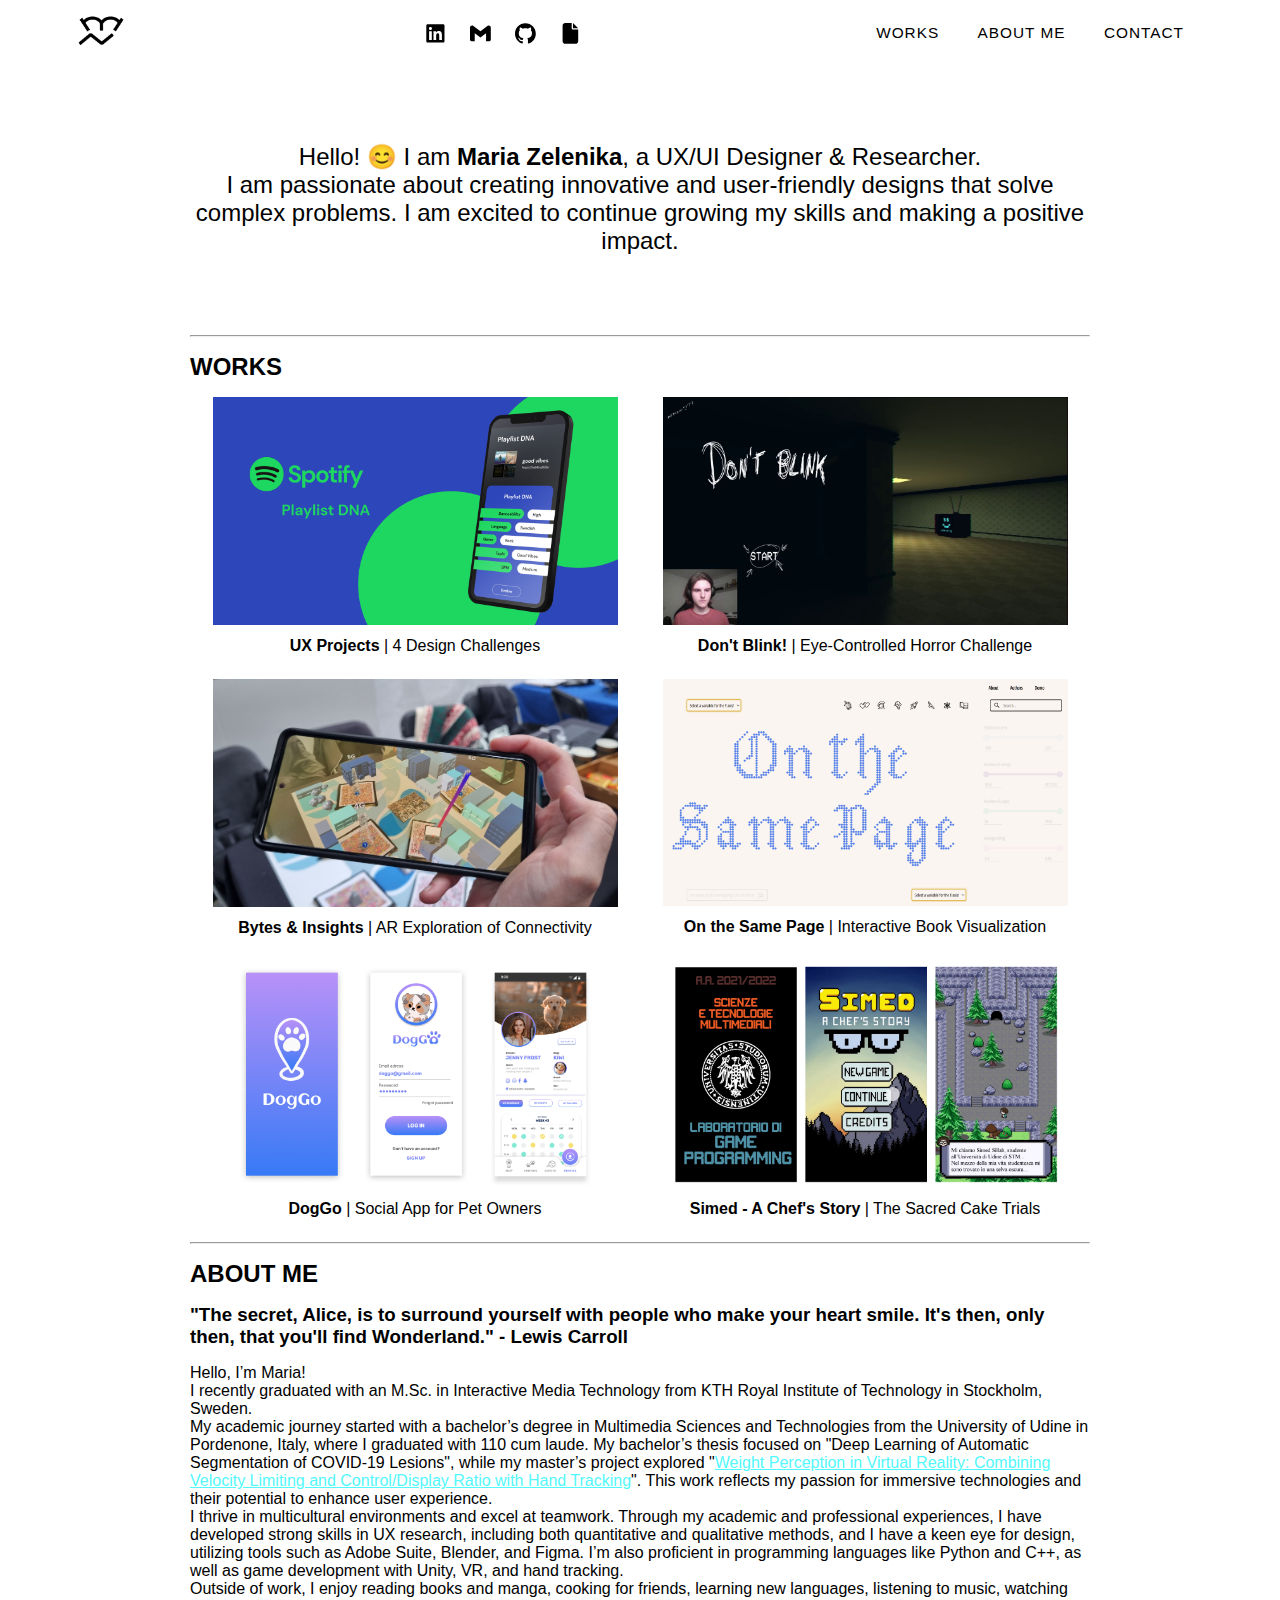
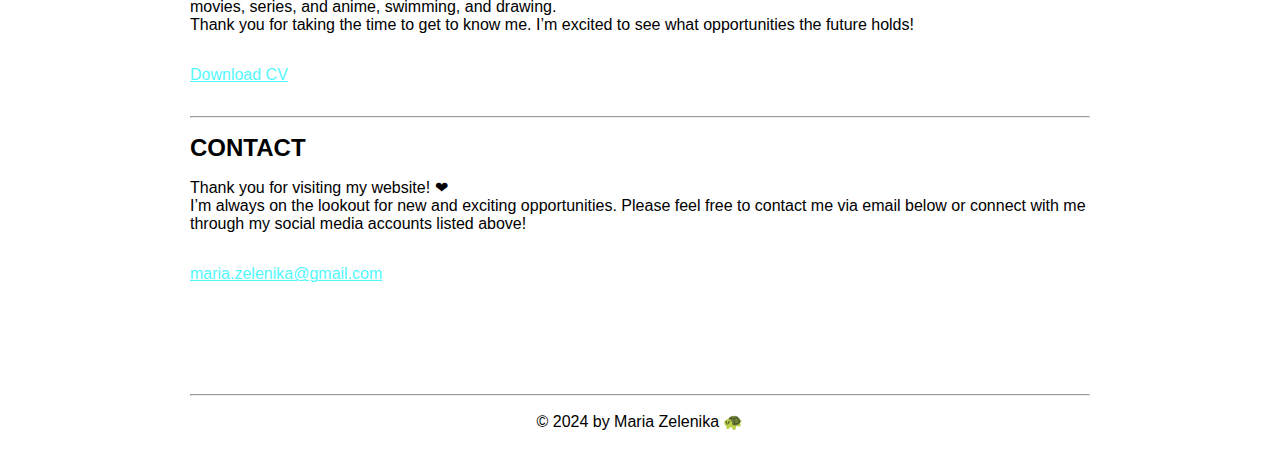
==== index.html @ f2fad4c8 "Uploading the base" ====
﻿<!DOCTYPE html>

<html lang="en" xmlns="http://www.w3.org/1999/xhtml">
<head>
    <meta charset="utf-8" />
    <meta name="viewport" content="width=device-width, initial-scale=1.0">

    <link rel="stylesheet" href="style.css">

    <title>Maria's UX portfolio</title>
</head>
<body>
    <input type="checkbox" id="check">
    <header>
        <div class="navbar">
            <div class="logo">
                <a href="#">
                    <img src="img/logo.png" alt="Maria's logo">
                </a>
            </div>

            <div class="wrapper-social">
                <a href="https://linkedin.com/in/maria-zelenika" target="_blank">
                    <svg role="img" viewBox="0 0 448 512">
                        <title>LinkedIn logo</title>
                        <path d="M416 32H31.9C14.3 32 0 46.5 0 64.3v383.4C0 465.5 14.3 480 31.9 480H416c17.6 0 32-14.5 32-32.3V64.3c0-17.8-14.4-32.3-32-32.3zM135.4 416H69V202.2h66.5V416zm-33.2-243c-21.3 0-38.5-17.3-38.5-38.5S80.9 96 102.2 96c21.2 0 38.5 17.3 38.5 38.5 0 21.3-17.2 38.5-38.5 38.5zm282.1 243h-66.4V312c0-24.8-.5-56.7-34.5-56.7-34.6 0-39.9 27-39.9 54.9V416h-66.4V202.2h63.7v29.2h.9c8.9-16.8 30.6-34.5 62.9-34.5 67.2 0 79.7 44.3 79.7 101.9V416z"></path>
                    </svg>
                </a>
                <a href="mailto:maria.zelenika@gmail.com">
                    <svg role="img" viewBox="0 0 24 24">
                        <title>Gmail logo</title>
                        <path d="M24 5.457v13.909c0 .904-.732 1.636-1.636 1.636h-3.819V11.73L12 16.64l-6.545-4.91v9.273H1.636A1.636 1.636 0 0 1 0 19.366V5.457c0-2.023 2.309-3.178 3.927-1.964L5.455 4.64 12 9.548l6.545-4.91 1.528-1.145C21.69 2.28 24 3.434 24 5.457z"></path>
                    </svg>
                </a>
                <a href="https://github.com/mariazelenika" target="_blank">
                    <svg role="img" viewBox="0 0 24 24">
                        <title>GitHub logo</title>

                        <path d="M12 .297c-6.63 0-12 5.373-12 12 0 5.303 3.438 9.8 8.205 11.385.6.113.82-.258.82-.577 0-.285-.01-1.04-.015-2.04-3.338.724-4.042-1.61-4.042-1.61C4.422 18.07 3.633 17.7 3.633 17.7c-1.087-.744.084-.729.084-.729 1.205.084 1.838 1.236 1.838 1.236 1.07 1.835 2.809 1.305 3.495.998.108-.776.417-1.305.76-1.605-2.665-.3-5.466-1.332-5.466-5.93 0-1.31.465-2.38 1.235-3.22-.135-.303-.54-1.523.105-3.176 0 0 1.005-.322 3.3 1.23.96-.267 1.98-.399 3-.405 1.02.006 2.04.138 3 .405 2.28-1.552 3.285-1.23 3.285-1.23.645 1.653.24 2.873.12 3.176.765.84 1.23 1.91 1.23 3.22 0 4.61-2.805 5.625-5.475 5.92.42.36.81 1.096.81 2.22 0 1.606-.015 2.896-.015 3.286 0 .315.21.69.825.57C20.565 22.092 24 17.592 24 12.297c0-6.627-5.373-12-12-12"></path>
                    </svg>
                </a>
                <a href="img/CV.pdf" download="Maria_Zelenika_CV">
                    <svg role="img" viewBox="0 0 384 512">
                        <title>CV logo</title>
                        <path d="M0 64C0 28.7 28.7 0 64 0H224V128c0 17.7 14.3 32 32 32H384V448c0 35.3-28.7 64-64 64H64c-35.3 0-64-28.7-64-64V64zm384 64H256V0L384 128z"></path>
                    </svg>
                </a>
            </div>

            <ol class="menuitems">
                <li><a href="#works">Works</a></li>
                <li><a href="#about">About me</a></li>
                <li><a href="#contact">Contact</a></li>
            </ol>

            <label for="check" class="bars">
                <svg role="img" viewBox="0 0 448 512">
                    <title>Bar logo</title>
                    <path d="M0 96C0 78.3 14.3 64 32 64H416c17.7 0 32 14.3 32 32s-14.3 32-32 32H32C14.3 128 0 113.7 0 96zM0 256c0-17.7 14.3-32 32-32H416c17.7 0 32 14.3 32 32s-14.3 32-32 32H32c-17.7 0-32-14.3-32-32zM448 416c0 17.7-14.3 32-32 32H32c-17.7 0-32-14.3-32-32s14.3-32 32-32H416c17.7 0 32 14.3 32 32z"></path>
                </svg>
            </label>
        </div>
    </header>

    <main>
        <div class="space">
            <h5>
                lol
            </h5>
        </div>

        <div class="container">
            <p1>
                Hello! &#128522 I am <b>Maria Zelenika</b>, a UX/UI Designer &#38; Researcher. <br>
                I am passionate about creating innovative and user-friendly designs that solve complex problems. I am excited to continue growing my skills and
                making a positive impact.
            </p1>
        </div>

        <div class="text_container" id="works">
            <hr>
            <h2>
                WORKS
            </h2>

            <div class="container">
                <div class="image_container">
                    <a href="img/UX_projects_ppt.pdf" target="_blank" rel="noopener noreferrer">
                        <img src="img/UX_challenges.png" alt="UX challenges example picture">
                    </a>
                    <p> <b>UX Projects</b> | 4 Design Challenges</p>
                </div>

                <div class="image_container">
                    <a href="https://bytes-insights.github.io/Dont-Blink/" target="_blank" rel="noopener noreferrer">
                        <img src="img/dontBlink.png" alt="Don't Blink! example picture">
                    </a>
                    <p> <b>Don't Blink!</b> | Eye-Controlled Horror Challenge</p>
                </div>
            </div>

            <div class="container">
                <div class="image_container">
                    <a href="https://bytes-insights.github.io/" target="_blank" rel="noopener noreferrer">
                        <img src="img/bytesInsights.jpg" alt="Bytes & Insights example picture">
                    </a>
                    <p> <b>Bytes & Insights</b> | AR Exploration of Connectivity</p>
                </div>

                <div class="image_container">
                    <a href="https://on-the-same-page.github.io/on-the-same-page/" target="_blank" rel="noopener noreferrer">
                        <img src="img/OTSP.png" alt="On the Same Page example picture">
                    </a>
                    <p> <b>On the Same Page</b> | Interactive Book Visualization</p>
                </div>
            </div>

            <div class="container">
                <div class="image_container">
                    <a href="works/DogGo.html" target="_blank" rel="noopener noreferrer">
                        <img src="img/DogGo.png" alt="DogGo example picture">
                    </a>
                    <p> <b>DogGo</b> | Social App for Pet Owners</p>
                </div>

                <div class="image_container">
                    <a href="https://www.youtube.com/watch?v=Moxrh8DyVIo" target="_blank" rel="noopener noreferrer">
                        <img src="img/simed.png" alt="Simed - A Chef's Story example picture">
                    </a>
                    <p> <b>Simed - A Chef's Story</b> | The Sacred Cake Trials</p>
                </div>
            </div>
        </div>

        <div class="text_container" id="about">
            <hr>
            <h2>
                ABOUT ME
            </h2>

            <h3>
                "The secret, Alice, is to surround yourself with people who make your heart smile. It's then, only then,
                that you'll find Wonderland." - Lewis Carroll
            </h3>

            <p>
                Hello, I’m Maria! <br>
                I recently graduated with an M.Sc. in Interactive Media Technology from KTH Royal Institute of Technology in Stockholm, Sweden. <br>

                My academic journey started with a bachelor’s degree in Multimedia Sciences and Technologies from the University of Udine in Pordenone,
                Italy, where I graduated with 110 cum laude. My bachelor’s thesis focused on "Deep Learning of Automatic Segmentation of COVID-19 Lesions",
                while my master’s project explored
                "<a href="https://kth.diva-portal.org/smash/record.jsf?pid=diva2:1885306" target="_blank" rel="noopener noreferrer">Weight Perception in 
                Virtual Reality: Combining Velocity Limiting and Control/Display Ratio with Hand Tracking</a>". This work reflects my passion for immersive
                technologies and their potential to enhance user experience. <br>

                I thrive in multicultural environments and excel at teamwork. Through my academic and professional experiences, I have developed strong
                skills in UX research, including both quantitative and qualitative methods, and I have a keen eye for design, utilizing tools such as
                Adobe Suite, Blender, and Figma. I’m also proficient in programming languages like Python and C++, as well as game development with Unity,
                VR, and hand tracking. <br>

                Outside of work, I enjoy reading books and manga, cooking for friends, learning new languages, listening to music, watching movies, series,
                and anime, swimming, and drawing. <br>
                
                Thank you for taking the time to get to know me. I’m excited to see what opportunities the future holds!
            </p>

            <p>
                <a href="img/CV.pdf" download="Maria_Zelenika_CV">
                    Download CV
                </a>
            </p>
        </div>

        <div class="text_container" id="contact">
            <hr>
            <h2>
                CONTACT
            </h2>

            <p>
                Thank you for visiting my website! &#10084; <br>

                I’m always on the lookout for new and exciting opportunities. Please feel free to contact me via email below or connect with me
                through my social media accounts listed above!
            </p>
            <p>
                <a href="mailto:maria.zelenika@gmail.com">
                    maria.zelenika@gmail.com
                </a>
            </p>
        </div>

        <div class="space">
            <h5>
                lol
            </h5>
        </div>

        <div class="footer">
            <hr>
            <p>
                &copy; 2024 by Maria Zelenika &#x1f422;
            </p>
        </div>
    </main>
</body>
</html>
---- style.css ----
﻿
* {
    margin: 0;
    padding: 0;
    box-sizing: border-box;
    font-family: 'Poppins', sans-serif;
}

body {
    width: 100%;
    min-height: 100vh;
}

header {
    width: 100%;
    position: relative;
}

main {
    margin: auto;
    max-width: 900px;
}

.navbar {
    width: 100%;
    position: fixed;
    align-items: center;
    display: flex;
    /*background: #012d6c;*/
    background: #ffffff;
    justify-content: space-between;
    padding: 1.2vw 6vw;
    z-index: 1000;
}

.footer {
    width: 100%;
    /*background-color: red;
    color: white;*/
    text-align: center;
}


/*determines the position of the logo and margin*/
.logo {
    position: relative;
    display: flex;
    align-items: center;
    min-height: 0vh;
    /*margin-left: 1.5rem;*/
}

/*determines the size of logo*/
    .logo img {
        height: 2.0rem;
        width: 3.0rem;
        /*object-fit: cover;*/
    }


/*makes the menu in one line*/
.menuitems {
    display: flex;
    margin: auto 0;
}

/*removes the list numbers from the menu and determines the space between*/
.menuitems li {
    list-style: none;
    margin: 0 1.5vw;
}

/*makes the menu uppercase and changes fontsize, letterspacing*/
.menuitems li a {
    display: block;
    color: black;
    font-size: 1.2vw;
    text-decoration: none;
    Letter-spacing: 1px;
    text-transform: uppercase;
}

/*changes the color of the menu when you hover*/
.menuitems li:hover a {
    color: #53f8fc;
}


/*makes the socials disappear?*/
.wrapper-social {
    display: flex;
    align-items: center;
    margin: auto 0;
    justify-content: space-between;
}

/*socials reappear; determines size*/
.wrapper-social img, .wrapper-social svg, .wrapper-social a {
    width: 1.3rem;
    height: 1.3rem;
    /*fill: #ffffff;*/
    transition: fill .2s;
}

/*makes space between socials*/
.wrapper-social a {
    margin-left: 1.5rem;
}

/*changes the color of the socials when you hover*/
.wrapper-social svg:hover {
    fill: #53f8fc;
}


/*makes the bar burger inline and centered*/
.bars {
    display: flex;
    align-items: center;
}

/*determines size and color of bar burger*/
.bars svg{
    width: 1.3rem;
    height: 1.3rem;
    /*fill: #ffffff;*/
    transition: fill .2s;
}

/*changes the color of the bar burger when you hover*/
.bars svg:hover {
    fill: #53f8fc;
}

/*removes the visual of checkbox on top needed for bar burger*/
input {
    display: none;
    visibility: hidden;
    -webkit-appearance: none;
}

/*removes the bar burger*/
.navbar label {
    display: none;
}

/*determines the look of the line*/
hr {
    width: 100%;
    height: 1px;
    background-color: #808080;
}


a:link {
    color: #53f8fc;
}

a:hover {
    color: #00c2c7; /* Darker cyan */
}

a:visited {
    color: #b388eb; /* Light purple */
}


/*give some marking on top and bottom for each h2, and determines size*/
h2 {
    margin-top: 1rem;
    margin-bottom: 1rem;
    font-size: 1.5em;
}

/*give some marking on top and bottom for each paragraph, and determines size*/
p {
    font-size: 1.0em;
    margin-top: 1rem;
    margin-bottom: 2rem;
}

/*give some marking on top and bottom for each paragraph 1, and determines size*/
p1 {
    font-size: 1.5em;
    margin-top: 4rem;
    margin-bottom: 5rem;
    text-align: center;
}

/*general div class to keep things in*/
.container {
    display: flex;
    margin: 0 auto;
    max-width: 900px;
    align-items: center;
    justify-content: center;
    position: relative;
}

/*makes the images smaller in the container and centred*/
.image_container {
    float: left;
    width: 50%;
    text-align: center;
}

/*scales the images inside the image container*/
.image_container img {
    width: 90%;
}

/*changes the margins for paragraphs in image container*/
.image_container p {
    margin-top: 0.5rem;
    margin-bottom: 1.5rem;
}

/*makes it so that when I click on the hyperlink it goes to the top part not bottom*/
.text_container {
    scroll-margin-top: 60px;
}

/*special div class to make space between header and first text*/
.space {
    margin-bottom: 4em; /* adds 2 units of spacing after each div */
    visibility: hidden;
}






@media (max-width: 900px) {
    body {
        overflow: auto;
    }

    /*makes the bar burger appear and determines how it looks like when you click*/
    .navbar label {
        display: flex;
        color: #ffffff;
        font-size: 4vw;
        padding: 1vw 1.5vw;
        /*background: #012d6c;*/
        z-index: 1000;
        cursor: pointer;
    }

    /*makes the menu disappear*/
    .menuitems {
        position: fixed;
        top: 0;
        right: -40vw;
        width: 40vw;
        height: 100%;
        background: #ffffff;
        padding-top: 15vw;
        padding-left: 5vw;
        display: flex;
        flex-direction: column;
        transition: 0.3s ease;
    }

    /*determines the look of the menu inside the bar burger*/
    .menuitems li a {
        color: #000000;
        font-size: 4vw;
        margin: 0.5vw 0;
    }

    /*makes it so when you click the bar burger that the menu appears*/
    #check:checked ~ header .navbar .menuitems {
        right: 0;
    }

    /*makes sure the container stacks items vertically inside*/
    .container {
        flex-direction: column;
    }

    /*makes each image take full width when stacked*/
    .image_container {
        width: 100%;
        margin-bottom: 1rem;
    }


    /*puts some left and right margins on the p1 in container*/
    .container p1 {
        margin-left: 7vw;
        margin-right: 7vw;
    }

    /*puts some left margin on the h2 in text_container*/
    .text_container h2 {
        margin-left: 7vw;
    }

    /*puts some left and right margins on the h3 in text_container*/
    .text_container h3 {
        margin-left: 7vw;
        margin-right: 7vw;
    }

    /*puts some left and right margins on the paragraphs in text_container*/
    .text_container p {
        margin-left: 7vw;
        margin-right: 7vw;
    }


    
}
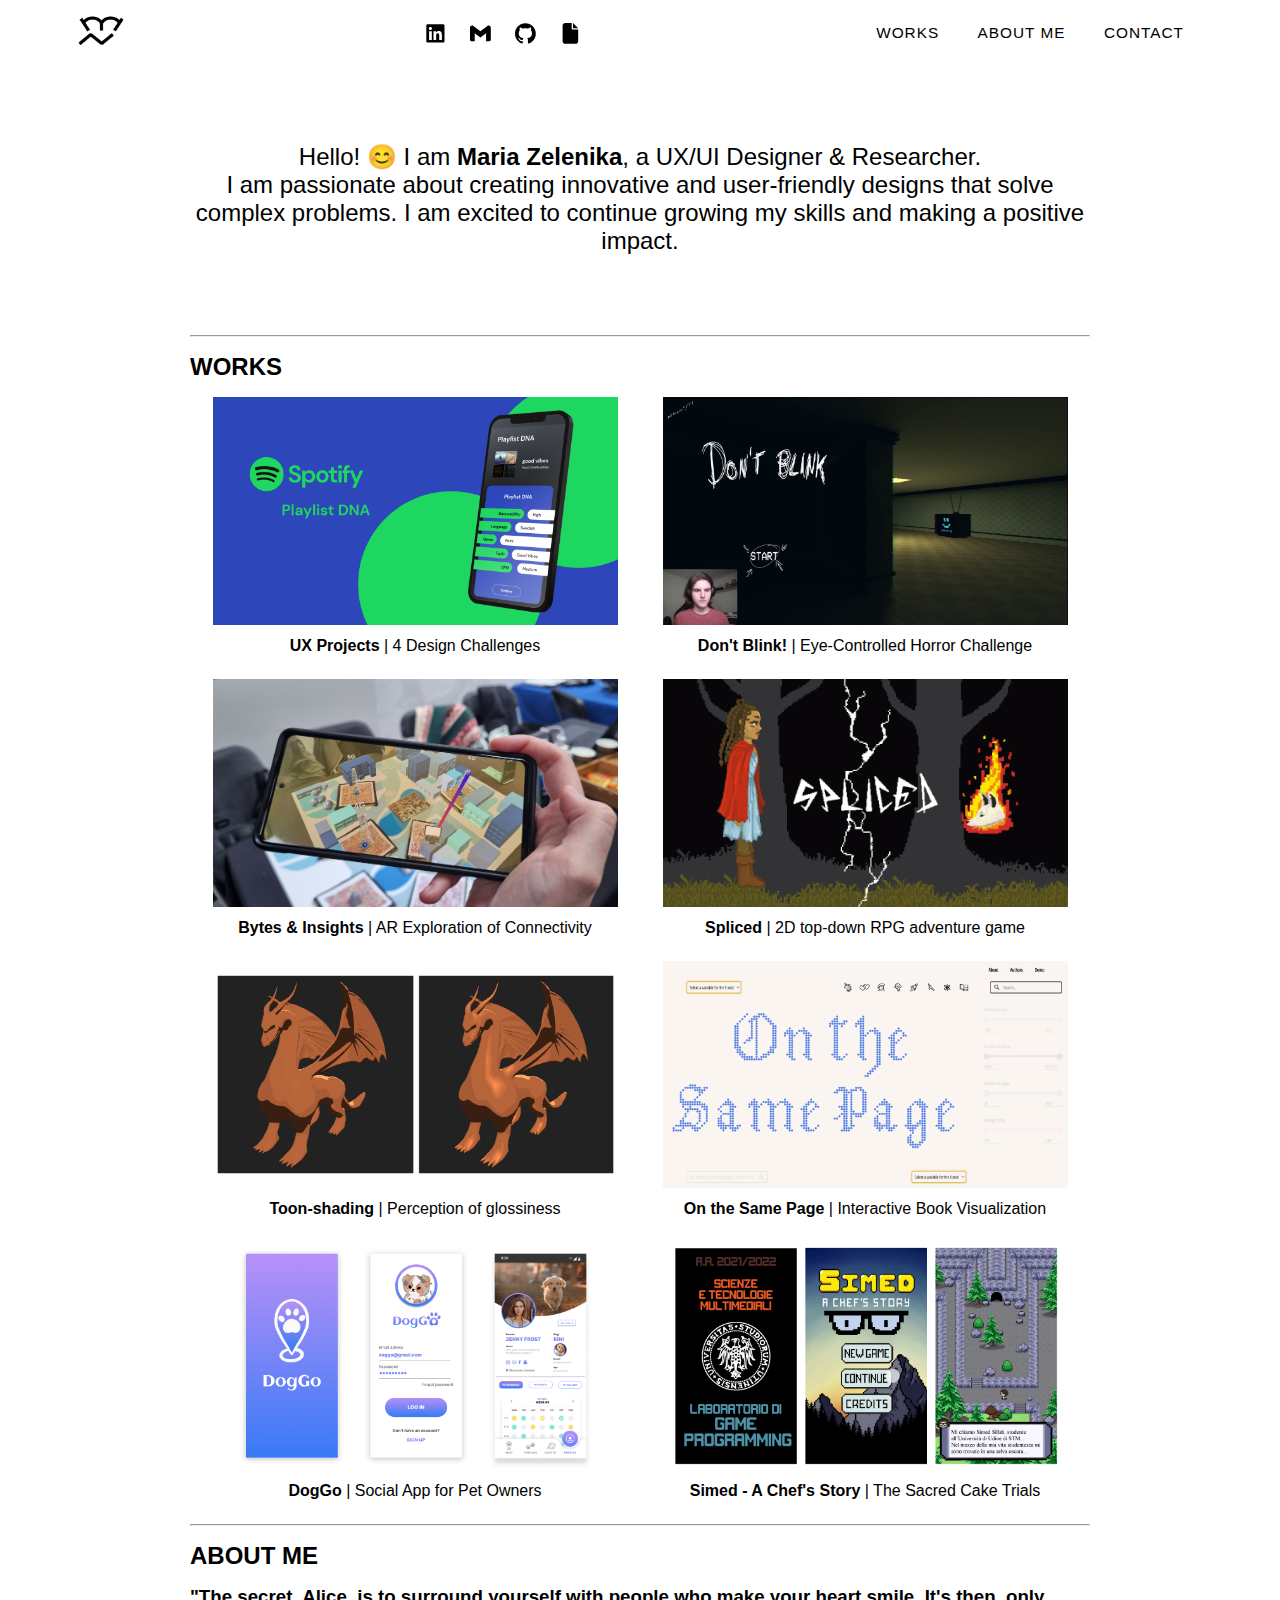
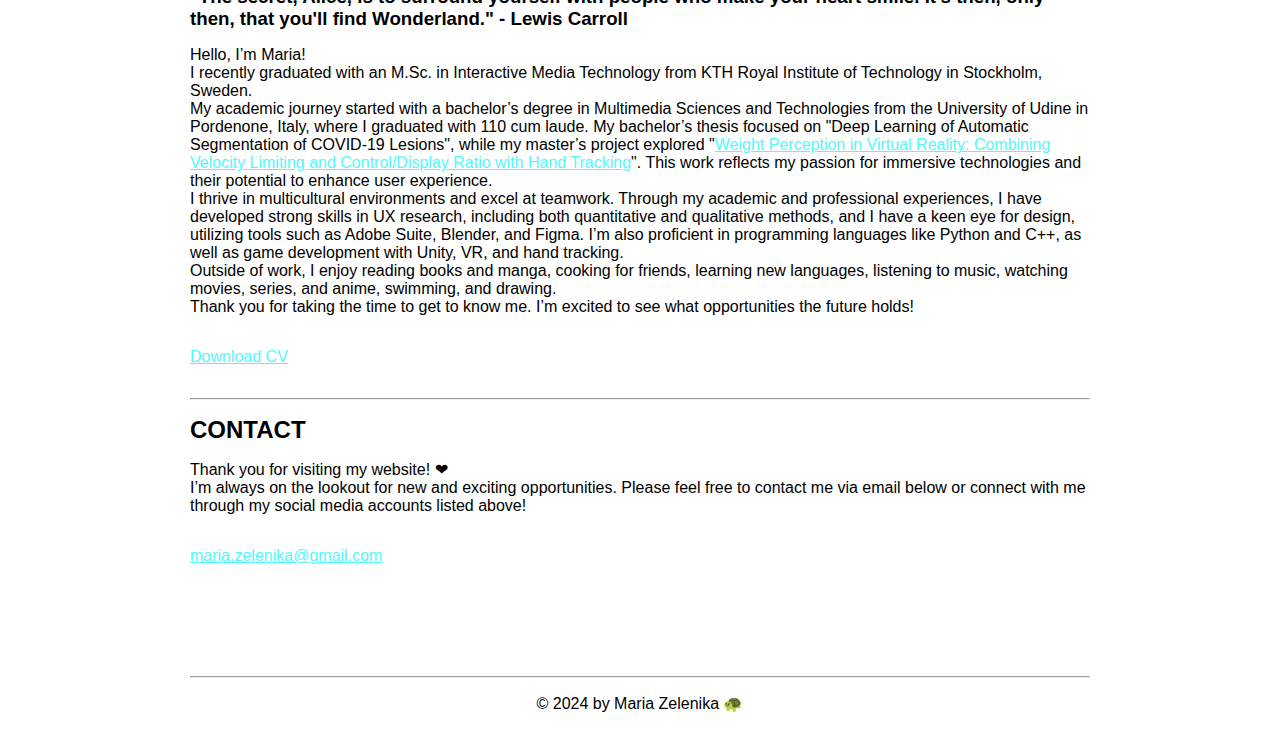
==== commit dea847a8: "Added two other projects" ====
--- a/index.html
+++ b/index.html
@@ -108,6 +108,22 @@
                 </div>
 
                 <div class="image_container">
+                    <a href="https://spliced2023.wordpress.com/" target="_blank" rel="noopener noreferrer">
+                        <img src="img/Spliced.png" alt="Spliced example picture">
+                    </a>
+                    <p> <b>Spliced</b> | 2D top-down RPG adventure game</p>
+                </div>
+            </div>
+
+            <div class="container">
+                <div class="image_container">
+                    <a href="https://malinjam.github.io/DH2323-Toon-Shader/index.html" target="_blank" rel="noopener noreferrer">
+                        <img src="img/toon-shading.png" alt="Toon-shading example picture">
+                    </a>
+                    <p> <b>Toon-shading</b> | Perception of glossiness</p>
+                </div>
+
+                <div class="image_container">
                     <a href="https://on-the-same-page.github.io/on-the-same-page/" target="_blank" rel="noopener noreferrer">
                         <img src="img/OTSP.png" alt="On the Same Page example picture">
                     </a>
